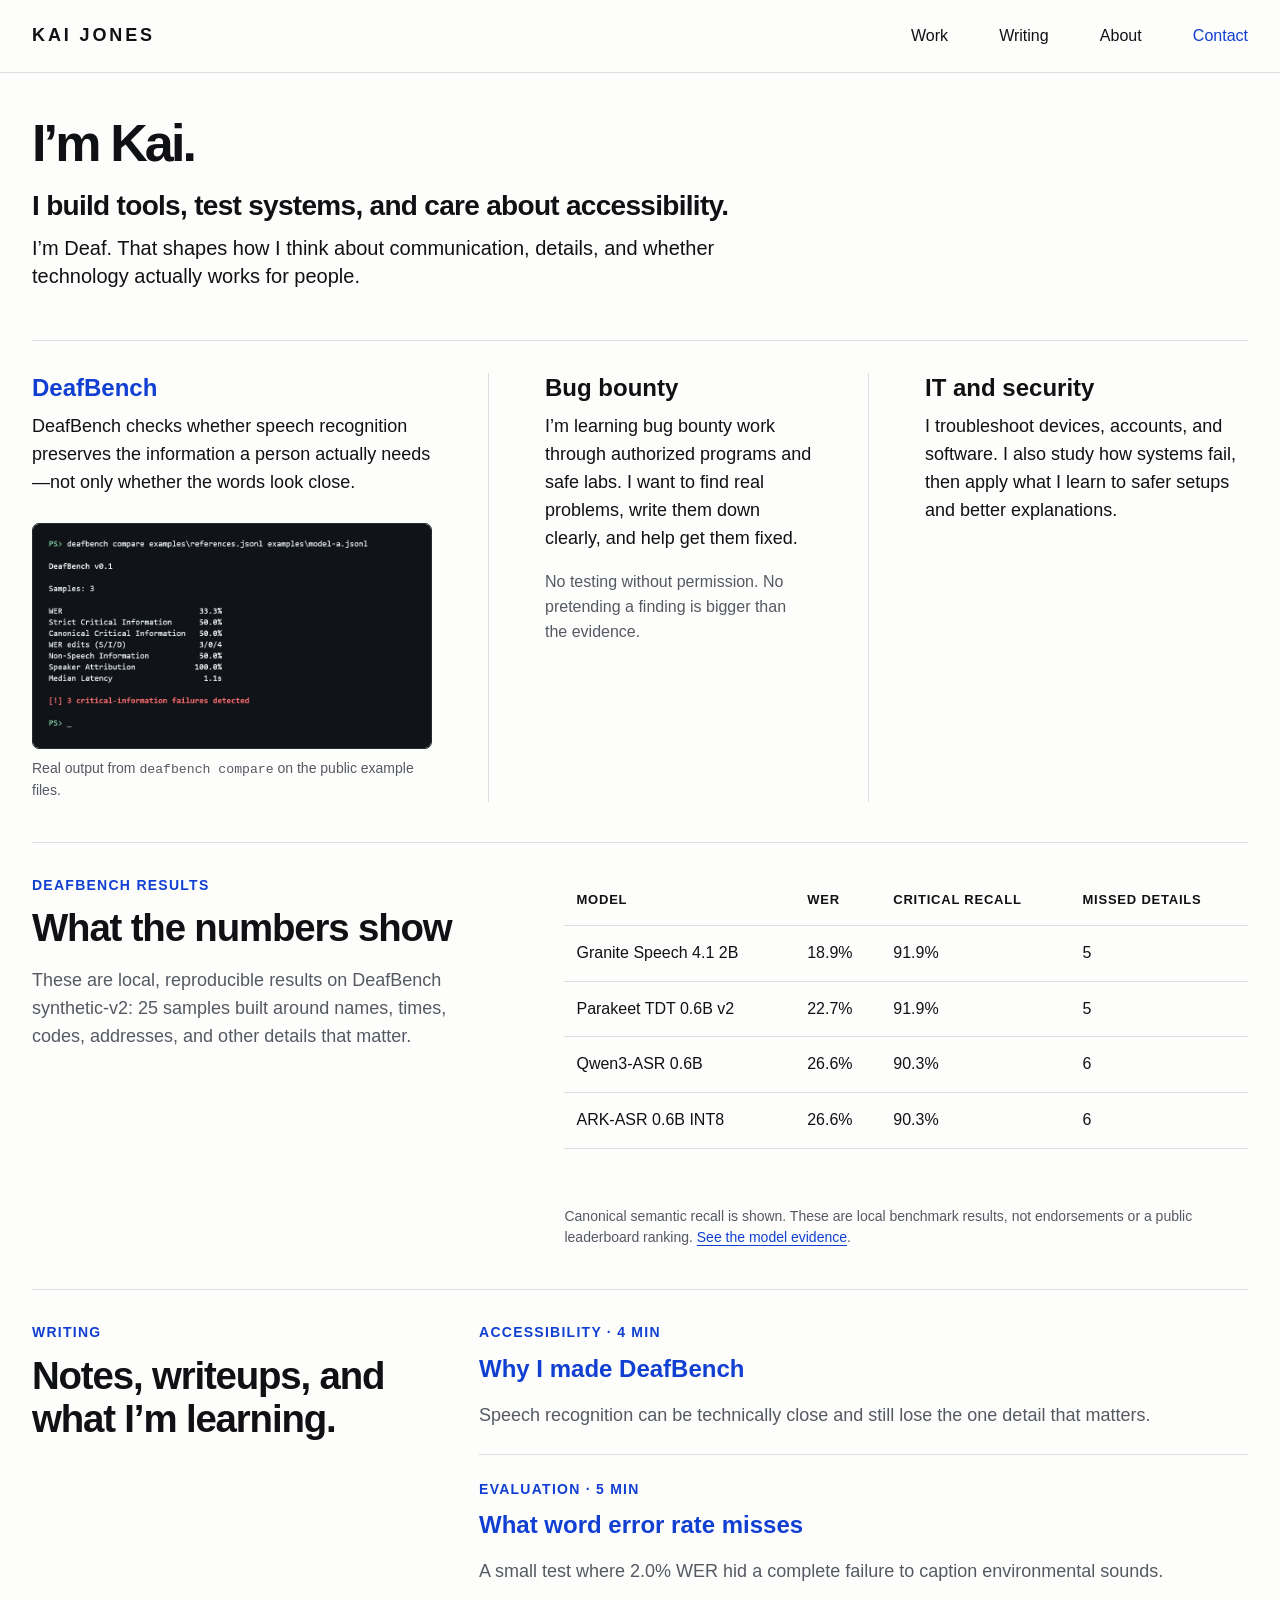
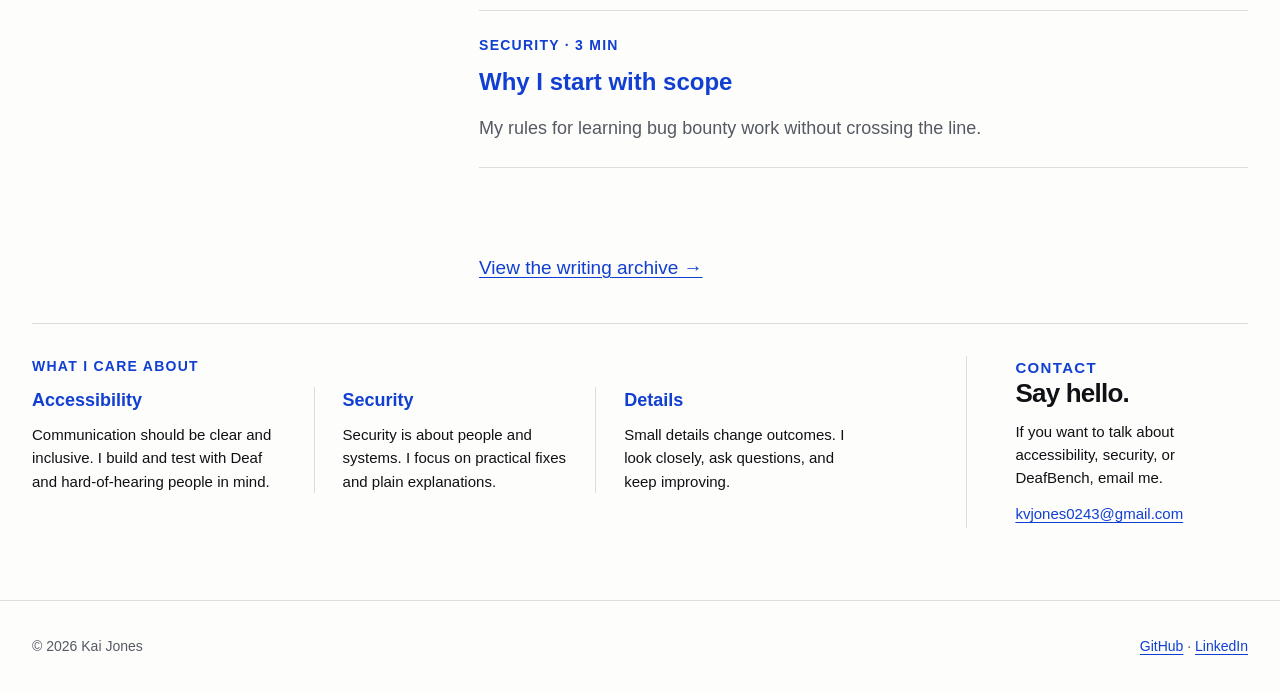
==== index.html @ 48374c2f "ui: build Kai Jones portfolio Replace the previous site with a personal portfolio and writing archiv" ====
<!doctype html>
<html lang="en">
<head>
  <meta charset="utf-8">
  <meta name="viewport" content="width=device-width, initial-scale=1">
  <title>Kai Jones — Accessibility, DeafBench, and security</title>
  <meta name="description" content="Kai Jones builds DeafBench, studies security, and writes about accessibility, speech recognition, and careful technical work.">
  <link rel="canonical" href="https://488315.github.io/">
  <meta property="og:title" content="Kai Jones — Accessibility, DeafBench, and security">
  <meta property="og:description" content="Notes and work on accessibility, speech recognition, and security.">
  <meta property="og:type" content="website">
  <meta property="og:url" content="https://488315.github.io/">
  <link rel="stylesheet" href="/styles.css">
  <script type="application/ld+json">{"@context":"https://schema.org","@type":"Person","name":"Kai Jones","url":"https://488315.github.io/","sameAs":["https://github.com/488315","https://www.linkedin.com/in/kaijones23"],"knowsAbout":["Accessibility","Automatic speech recognition","Cybersecurity","IT support"]}</script>
</head>
<body>
  <a class="skip-link" href="#main">Skip to content</a>
  <header class="site-header">
    <div class="wrap nav-wrap">
      <a class="wordmark" href="/" aria-label="Kai Jones, home">Kai Jones</a>
      <nav aria-label="Primary navigation">
        <a href="#work">Work</a>
        <a href="/writing/">Writing</a>
        <a href="#about">About</a>
        <a class="nav-contact" href="#contact">Contact</a>
      </nav>
    </div>
  </header>

  <main id="main" class="wrap">
    <section class="hero" id="about" aria-labelledby="intro-title">
      <h1 id="intro-title">I’m Kai.</h1>
      <p class="hero-statement">I build tools, test systems, and care about accessibility.</p>
      <p class="hero-copy">I’m Deaf. That shapes how I think about communication, details, and whether technology actually works for people.</p>
    </section>

    <section class="work-grid ruled" id="work" aria-labelledby="work-title">
      <h2 id="work-title" class="sr-only">Work</h2>
      <article class="work-item feature-work">
        <h3><a href="https://github.com/488315/DeafBench">DeafBench</a></h3>
        <p>DeafBench checks whether speech recognition preserves the information a person actually needs—not only whether the words look close.</p>
        <figure class="cli-figure">
          <img src="/assets/images/deafbench-cli.png" width="960" height="540" alt="DeafBench command-line evaluation showing word error rate, critical-information recall, non-speech recall, speaker attribution, latency, and three detected critical-information failures.">
          <figcaption>Real output from <code>deafbench compare</code> on the public example files.</figcaption>
        </figure>
      </article>

      <article class="work-item">
        <h3>Bug bounty</h3>
        <p>I’m learning bug bounty work through authorized programs and safe labs. I want to find real problems, write them down clearly, and help get them fixed.</p>
        <p class="small-note">No testing without permission. No pretending a finding is bigger than the evidence.</p>
      </article>

      <article class="work-item">
        <h3>IT and security</h3>
        <p>I troubleshoot devices, accounts, and software. I also study how systems fail, then apply what I learn to safer setups and better explanations.</p>
      </article>
    </section>

    <section class="evidence ruled" aria-labelledby="evidence-title">
      <div class="section-intro">
        <p class="section-label">DeafBench results</p>
        <h2 id="evidence-title">What the numbers show</h2>
        <p>These are local, reproducible results on DeafBench synthetic-v2: 25 samples built around names, times, codes, addresses, and other details that matter.</p>
      </div>
      <div class="table-wrap" tabindex="0" aria-label="Scrollable DeafBench model results">
        <table>
          <thead><tr><th>Model</th><th>WER</th><th>Critical recall</th><th>Missed details</th></tr></thead>
          <tbody>
            <tr><td>Granite Speech 4.1 2B</td><td>18.9%</td><td>91.9%</td><td>5</td></tr>
            <tr><td>Parakeet TDT 0.6B v2</td><td>22.7%</td><td>91.9%</td><td>5</td></tr>
            <tr><td>Qwen3-ASR 0.6B</td><td>26.6%</td><td>90.3%</td><td>6</td></tr>
            <tr><td>ARK-ASR 0.6B INT8</td><td>26.6%</td><td>90.3%</td><td>6</td></tr>
          </tbody>
        </table>
      </div>
      <p class="data-note">Canonical semantic recall is shown. These are local benchmark results, not endorsements or a public leaderboard ranking. <a href="https://github.com/488315/DeafBench/tree/main/experiments/model-results">See the model evidence</a>.</p>
    </section>

    <section class="notes ruled" aria-labelledby="notes-title">
      <div class="section-intro">
        <p class="section-label">Writing</p>
        <h2 id="notes-title">Notes, writeups, and what I’m learning.</h2>
      </div>
      <div class="post-list">
        <article><p class="post-meta">Accessibility · 4 min</p><h3><a href="/writing/why-deafbench/">Why I made DeafBench</a></h3><p>Speech recognition can be technically close and still lose the one detail that matters.</p></article>
        <article><p class="post-meta">Evaluation · 5 min</p><h3><a href="/writing/what-wer-misses/">What word error rate misses</a></h3><p>A small test where 2.0% WER hid a complete failure to caption environmental sounds.</p></article>
        <article><p class="post-meta">Security · 3 min</p><h3><a href="/writing/scope-first-security/">Why I start with scope</a></h3><p>My rules for learning bug bounty work without crossing the line.</p></article>
      </div>
      <p><a class="text-link" href="/writing/">View the writing archive →</a></p>
    </section>

    <section class="values-contact ruled">
      <div>
        <p class="section-label">What I care about</p>
        <div class="values-grid">
          <article><h2>Accessibility</h2><p>Communication should be clear and inclusive. I build and test with Deaf and hard-of-hearing people in mind.</p></article>
          <article><h2>Security</h2><p>Security is about people and systems. I focus on practical fixes and plain explanations.</p></article>
          <article><h2>Details</h2><p>Small details change outcomes. I look closely, ask questions, and keep improving.</p></article>
        </div>
      </div>
      <aside class="contact-block" id="contact">
        <p class="section-label">Contact</p>
        <h2>Say hello.</h2>
        <p>If you want to talk about accessibility, security, or DeafBench, email me.</p>
        <a class="text-link" href="mailto:kvjones0243@gmail.com">kvjones0243@gmail.com</a>
      </aside>
    </section>
  </main>

  <footer class="site-footer">
    <div class="wrap footer-wrap"><p>© <span id="year">2026</span> Kai Jones</p><p><a href="https://github.com/488315">GitHub</a> · <a href="https://www.linkedin.com/in/kaijones23">LinkedIn</a></p></div>
  </footer>
  <script>document.getElementById('year').textContent = new Date().getFullYear();</script>
</body>
</html>
---- styles.css ----
:root {
  --paper: #fdfdfc;
  --ink: #101114;
  --muted: #555962;
  --line: #dcdde0;
  --blue: #103fd1;
  --blue-dark: #082b9f;
  --terminal: #101418;
  --wrap: 1360px;
}

* { box-sizing: border-box; }
html { scroll-behavior: smooth; }
body { margin: 0; color: var(--ink); background: var(--paper); font-family: Arial, Helvetica, sans-serif; font-size: 18px; line-height: 1.55; }
a { color: var(--blue); text-underline-offset: 0.18em; text-decoration-thickness: 1px; }
a:hover { color: var(--blue-dark); }
a:focus-visible, .table-wrap:focus-visible { outline: 3px solid #ffbf47; outline-offset: 4px; }
img { display: block; max-width: 100%; height: auto; }
.wrap { width: min(calc(100% - 64px), var(--wrap)); margin-inline: auto; }
.skip-link { position: fixed; top: 12px; left: 12px; z-index: 10; padding: 10px 14px; background: var(--ink); color: white; transform: translateY(-150%); }
.skip-link:focus { transform: translateY(0); }
.sr-only { position: absolute; width: 1px; height: 1px; padding: 0; margin: -1px; overflow: hidden; clip: rect(0,0,0,0); white-space: nowrap; border: 0; }
.site-header { border-bottom: 1px solid var(--line); }
.nav-wrap { min-height: 72px; display: flex; align-items: center; justify-content: space-between; gap: 32px; }
.wordmark { color: var(--ink); font-weight: 800; letter-spacing: 0.16em; text-transform: uppercase; text-decoration: none; }
nav { display: flex; gap: clamp(22px, 4vw, 56px); align-items: center; }
nav a { color: var(--ink); text-decoration: none; font-size: 16px; }
nav .nav-contact { color: var(--blue); }
.hero { padding: clamp(38px, 4vw, 44px) 0 34px; }
.hero h1 { margin: 0 0 8px; font-size: clamp(52px, 4vw, 64px); line-height: 1; letter-spacing: -0.055em; }
.hero-statement { margin: 20px 0 12px; font-size: clamp(28px, 2vw, 32px); font-weight: 700; line-height: 1.18; letter-spacing: -0.025em; }
.hero-copy { max-width: 720px; margin: 0 0 16px; font-size: clamp(20px, 1.5vw, 23px); line-height: 1.4; }
.text-link { font-size: 19px; }
.ruled { border-top: 1px solid var(--line); padding-block: 32px 40px; }
.section-label, .post-meta { margin: 0 0 10px; color: var(--blue); font-size: 14px; font-weight: 700; letter-spacing: .09em; text-transform: uppercase; }
.work-grid { display: grid; grid-template-columns: 1.2fr 1fr 1fr; }
.work-item { min-width: 0; padding: 0 56px; border-left: 1px solid var(--line); }
.work-item:first-of-type { padding-left: 0; border-left: 0; }
.work-item:last-of-type { padding-right: 0; }
.work-item h3, .post-list h3 { margin: 0 0 10px; font-size: 24px; line-height: 1.25; }
.work-item h3 a, .post-list h3 a { text-decoration: none; }
.work-item p { margin-top: 0; }
.small-note { color: var(--muted); font-size: 16px; }
.cli-figure { margin: 26px 0 0; }
.cli-figure img { width: min(100%, 430px); border: 1px solid #282d32; border-radius: 7px; background: var(--terminal); }
figcaption, .data-note { margin-top: 9px; color: var(--muted); font-size: 14px; }
code { font-family: Consolas, "Courier New", monospace; font-size: .94em; }
.evidence { display: grid; grid-template-columns: .8fr 1.2fr; gap: clamp(32px, 6vw, 96px); }
.section-intro h2, .contact-block h2 { margin: 0 0 12px; font-size: clamp(28px, 3vw, 42px); line-height: 1.12; letter-spacing: -.03em; }
.section-intro p:not(.section-label) { margin-bottom: 0; color: var(--muted); }
.table-wrap { overflow-x: auto; }
table { width: 100%; border-collapse: collapse; font-size: 16px; }
th, td { padding: 15px 12px; text-align: left; border-bottom: 1px solid var(--line); white-space: nowrap; }
th { font-size: 13px; letter-spacing: .06em; text-transform: uppercase; }
.data-note { grid-column: 2; margin: -20px 0 0; }
.notes { display: grid; grid-template-columns: .65fr 1.35fr; gap: clamp(32px, 6vw, 96px); }
.post-list article { padding: 0 0 24px; margin: 0 0 24px; border-bottom: 1px solid var(--line); }
.post-list article:last-child { margin-bottom: 8px; }
.post-list p:last-child { margin-bottom: 0; color: var(--muted); }
.notes > p { grid-column: 2; margin: 0; }
.values-contact { display: grid; grid-template-columns: 3fr 1fr; gap: clamp(48px, 7vw, 96px); }
.values-grid { display: grid; grid-template-columns: repeat(3, 1fr); }
.values-grid article { padding: 0 28px; border-left: 1px solid var(--line); }
.values-grid article:first-child { padding-left: 0; border-left: 0; }
.values-grid h2 { margin: 0 0 8px; color: var(--blue); font-size: 18px; }
.values-grid p, .contact-block p { margin: 0; font-size: 15px; }
.contact-block { padding-left: 48px; border-left: 1px solid var(--line); }
.contact-block h2 { font-size: 26px; }
.contact-block .text-link { display: inline-block; margin-top: 12px; font-size: 15px; overflow-wrap: anywhere; }
.site-footer { margin-top: 32px; border-top: 1px solid var(--line); color: var(--muted); font-size: 14px; }
.footer-wrap { min-height: 92px; display: flex; align-items: center; justify-content: space-between; }

.page-hero { max-width: 900px; padding: 72px 0 48px; }
.page-hero h1 { margin: 0 0 16px; font-size: clamp(46px, 6vw, 72px); line-height: 1; letter-spacing: -.05em; }
.page-hero p { max-width: 700px; font-size: 22px; color: var(--muted); }
.archive-list { border-top: 1px solid var(--line); }
.archive-item { display: grid; grid-template-columns: 140px 1fr auto; gap: 32px; align-items: start; padding: 30px 0; border-bottom: 1px solid var(--line); }
.archive-item time, .archive-item .tag { color: var(--muted); font-size: 14px; }
.archive-item h2 { margin: 0 0 6px; font-size: 28px; }
.archive-item h2 a { text-decoration: none; }
.archive-item p { margin: 0; color: var(--muted); }
.article-shell { max-width: 820px; padding: 72px 0 96px; }
.back-link { font-size: 15px; }
.article-header { margin: 48px 0 54px; }
.article-header h1 { margin: 8px 0 18px; font-size: clamp(42px, 6vw, 68px); line-height: 1.02; letter-spacing: -.045em; }
.article-meta { color: var(--muted); font-size: 15px; }
.article-body { font-family: Georgia, "Times New Roman", serif; font-size: 21px; line-height: 1.72; }
.article-body h2 { margin: 52px 0 12px; font-family: Arial, Helvetica, sans-serif; font-size: 30px; line-height: 1.2; }
.article-body blockquote { margin: 32px 0; padding: 2px 0 2px 24px; border-left: 3px solid var(--blue); font-size: 25px; line-height: 1.5; }
.article-body .callout { margin: 36px 0; padding: 22px 24px; border: 1px solid var(--line); font-family: Arial, Helvetica, sans-serif; font-size: 16px; }

@media (max-width: 980px) {
  .work-grid { grid-template-columns: 1fr 1fr; }
  .feature-work { grid-column: 1 / -1; padding: 0 0 34px; margin-bottom: 32px; border-bottom: 1px solid var(--line); }
  .work-item:nth-of-type(2) { padding-left: 0; border-left: 0; }
  .evidence, .notes { grid-template-columns: 1fr; }
  .data-note, .notes > p { grid-column: 1; margin-top: 0; }
  .values-contact { grid-template-columns: 1fr; }
  .contact-block { padding: 32px 0 0; border: 0; border-top: 1px solid var(--line); }
}

@media (max-width: 680px) {
  body { font-size: 17px; }
  .wrap { width: min(calc(100% - 36px), var(--wrap)); }
  .nav-wrap { align-items: flex-start; gap: 16px; padding-block: 18px; }
  .wordmark { padding-top: 2px; font-size: 14px; letter-spacing: .13em; }
  nav { gap: 14px 18px; flex-wrap: wrap; justify-content: flex-end; }
  nav a:first-child { display: none; }
  .hero { padding-top: 52px; }
  .work-grid, .values-grid { grid-template-columns: 1fr; }
  .feature-work { grid-column: auto; }
  .work-item, .work-item:first-of-type, .work-item:nth-of-type(2) { padding: 28px 0; margin: 0; border: 0; border-bottom: 1px solid var(--line); }
  .work-item:first-of-type { padding-top: 0; }
  .work-item:last-of-type { border-bottom: 0; }
  .values-grid article, .values-grid article:first-child { padding: 18px 0; border: 0; border-bottom: 1px solid var(--line); }
  .archive-item { grid-template-columns: 1fr; gap: 8px; }
  .archive-item .tag { display: none; }
  .article-shell { padding-top: 40px; }
  .article-body { font-size: 19px; }
  .footer-wrap { align-items: flex-start; flex-direction: column; justify-content: center; gap: 4px; }
  .footer-wrap p { margin: 0; }
}

@media (prefers-reduced-motion: reduce) { html { scroll-behavior: auto; } }
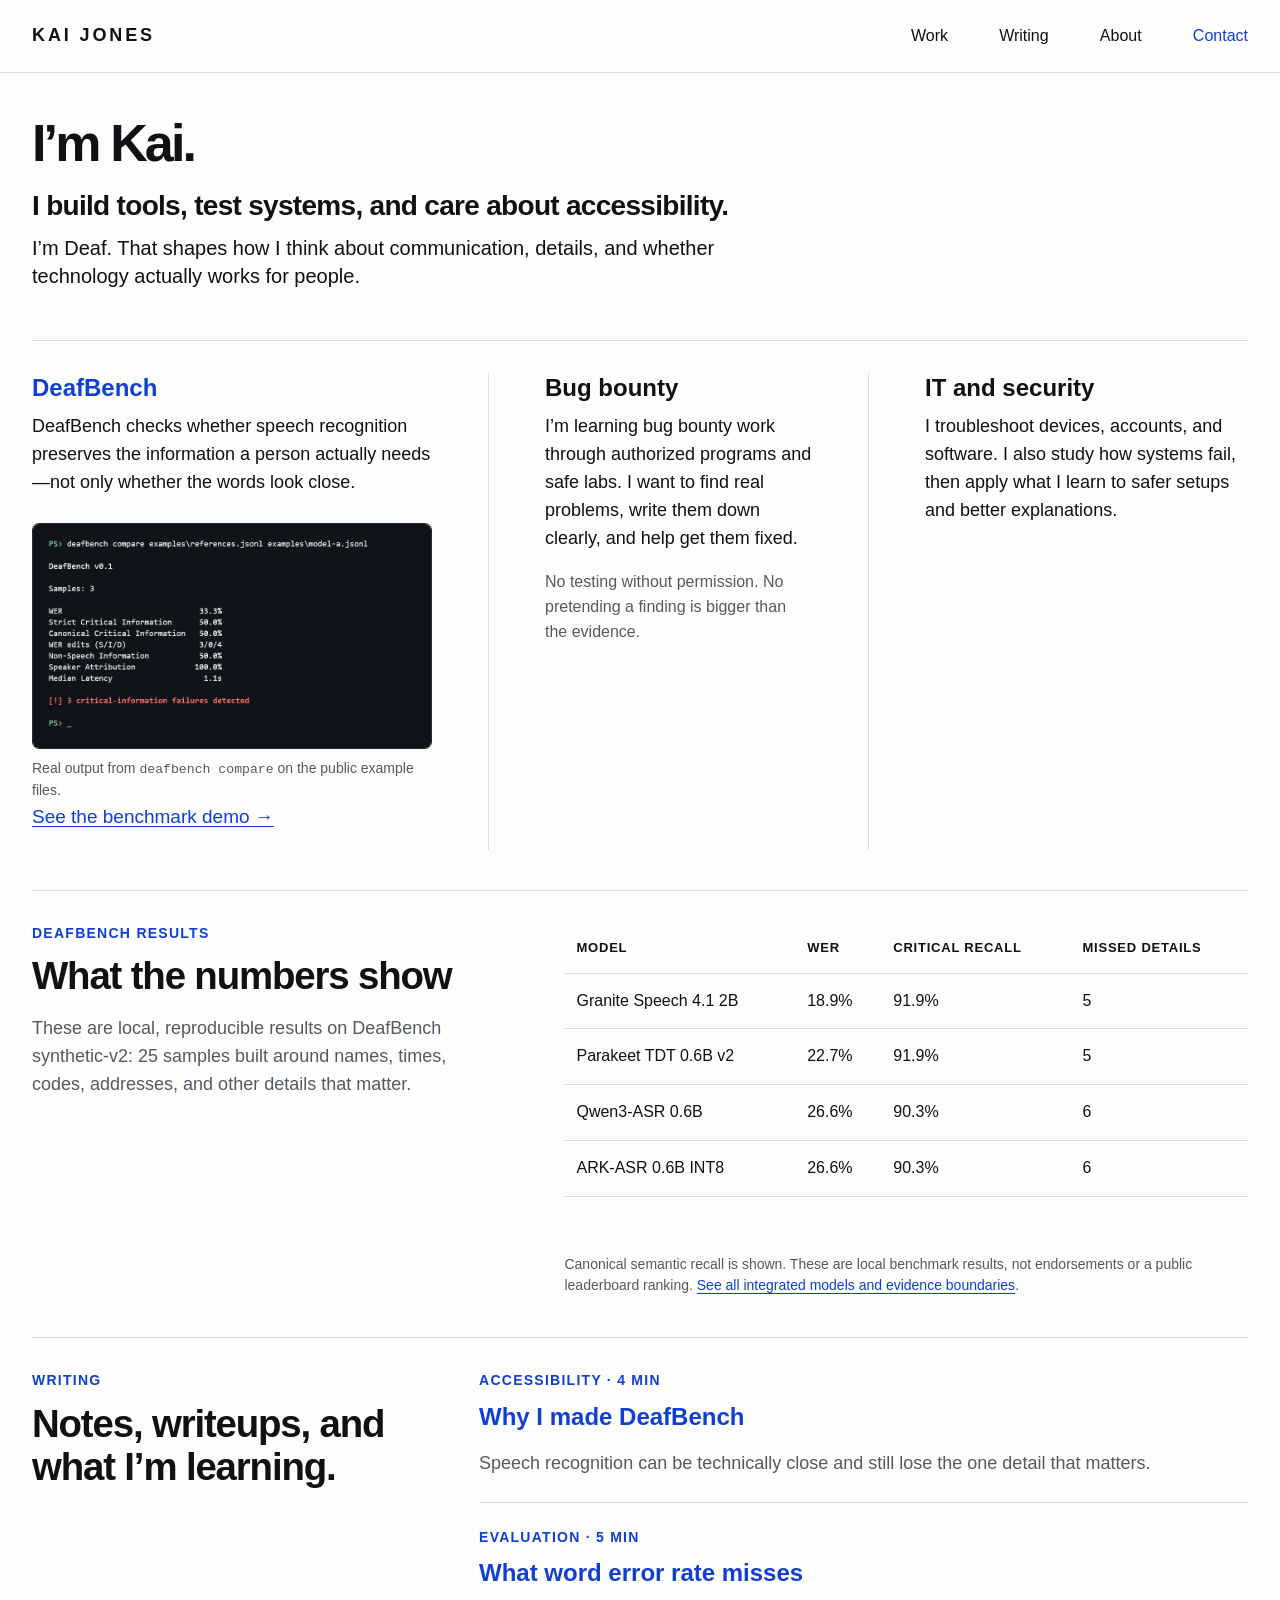
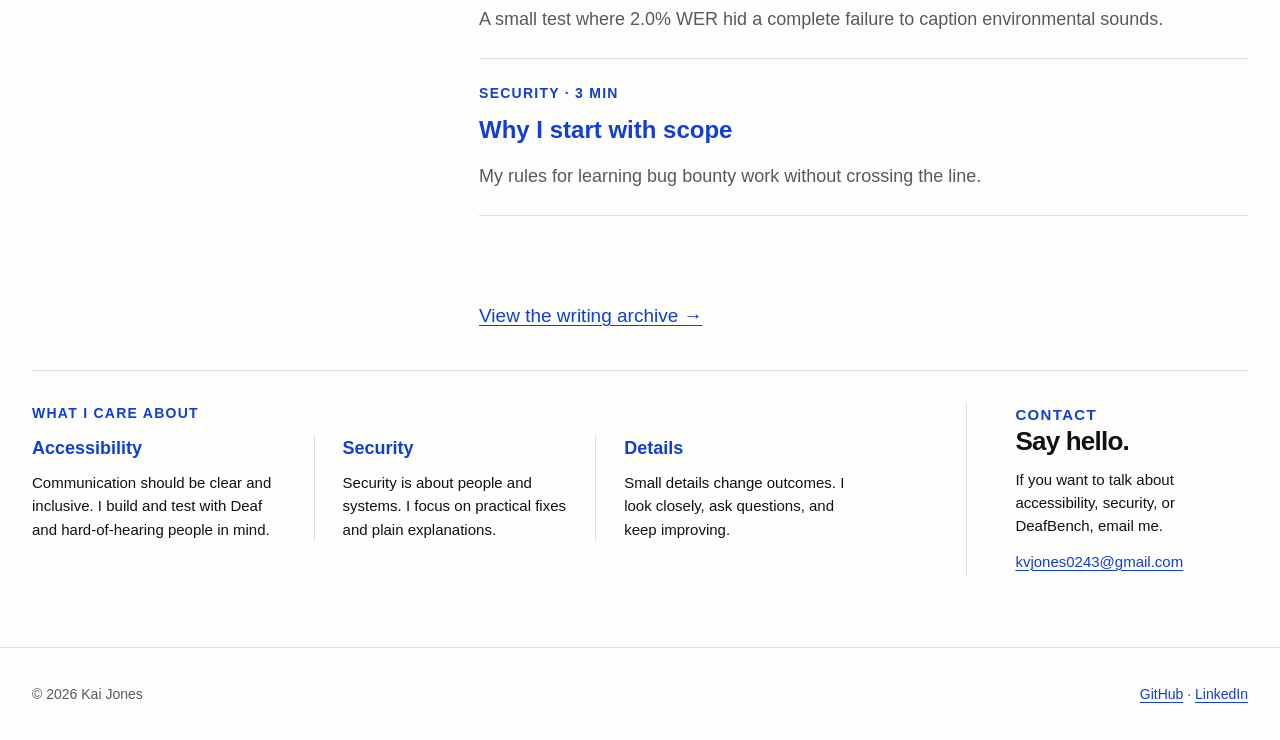
==== commit 09b09e51: "site: Link the DeafBench product page The new benchmark demonstration was not reachable from the por" ====
--- a/index.html
+++ b/index.html
@@ -37,12 +37,13 @@
     <section class="work-grid ruled" id="work" aria-labelledby="work-title">
       <h2 id="work-title" class="sr-only">Work</h2>
       <article class="work-item feature-work">
-        <h3><a href="https://github.com/488315/DeafBench">DeafBench</a></h3>
+        <h3><a href="/products/deafbench/">DeafBench</a></h3>
         <p>DeafBench checks whether speech recognition preserves the information a person actually needs—not only whether the words look close.</p>
         <figure class="cli-figure">
           <img src="/assets/images/deafbench-cli.png" width="960" height="540" alt="DeafBench command-line evaluation showing word error rate, critical-information recall, non-speech recall, speaker attribution, latency, and three detected critical-information failures.">
           <figcaption>Real output from <code>deafbench compare</code> on the public example files.</figcaption>
         </figure>
+        <p><a class="text-link" href="/products/deafbench/">See the benchmark demo →</a></p>
       </article>
 
       <article class="work-item">
@@ -74,7 +75,7 @@
           </tbody>
         </table>
       </div>
-      <p class="data-note">Canonical semantic recall is shown. These are local benchmark results, not endorsements or a public leaderboard ranking. <a href="https://github.com/488315/DeafBench/tree/main/experiments/model-results">See the model evidence</a>.</p>
+      <p class="data-note">Canonical semantic recall is shown. These are local benchmark results, not endorsements or a public leaderboard ranking. <a href="/products/deafbench/">See all integrated models and evidence boundaries</a>.</p>
     </section>
 
     <section class="notes ruled" aria-labelledby="notes-title">
--- a/styles.css
+++ b/styles.css
@@ -89,6 +89,32 @@
 .article-body blockquote { margin: 32px 0; padding: 2px 0 2px 24px; border-left: 3px solid var(--blue); font-size: 25px; line-height: 1.5; }
 .article-body .callout { margin: 36px 0; padding: 22px 24px; border: 1px solid var(--line); font-family: Arial, Helvetica, sans-serif; font-size: 16px; }
 
+.product-shell { padding-bottom: 48px; }
+.product-hero { max-width: 1050px; padding: clamp(58px, 9vw, 120px) 0 clamp(52px, 7vw, 92px); }
+.product-hero h1 { max-width: 980px; margin: 0; font-size: clamp(48px, 7vw, 96px); line-height: .98; letter-spacing: -.055em; }
+.product-lede { max-width: 820px; margin: 28px 0 0; color: var(--muted); font-size: clamp(20px, 2vw, 27px); line-height: 1.45; }
+.product-actions { display: flex; align-items: center; flex-wrap: wrap; gap: 18px 30px; margin-top: 32px; }
+.button-link { display: inline-block; padding: 12px 18px; border: 2px solid var(--blue); color: white; background: var(--blue); font-size: 16px; font-weight: 700; text-decoration: none; }
+.button-link:hover { color: white; background: var(--blue-dark); border-color: var(--blue-dark); }
+.demo-boundary, .goal-grid { display: grid; grid-template-columns: .7fr 1.3fr; gap: clamp(32px, 7vw, 110px); }
+.demo-boundary h2, .goal-grid h2, .pilot-status h2 { margin: 0; font-size: clamp(28px, 3.5vw, 48px); line-height: 1.1; letter-spacing: -.035em; }
+.demo-boundary p:first-child, .goal-grid p:first-child { margin-top: 0; }
+.product-intro { display: grid; grid-template-columns: .55fr 1fr; column-gap: clamp(32px, 7vw, 110px); margin-bottom: 28px; }
+.product-intro .section-label { grid-row: 1 / span 2; }
+.product-intro h2 { margin: 0 0 10px; font-size: clamp(30px, 4vw, 52px); line-height: 1.08; letter-spacing: -.04em; }
+.product-intro p:last-child { max-width: 800px; margin: 0; }
+.scenario-grid { display: grid; grid-template-columns: repeat(4, 1fr); border-top: 1px solid var(--line); border-left: 1px solid var(--line); }
+.scenario-grid article { min-height: 145px; padding: 20px; border-right: 1px solid var(--line); border-bottom: 1px solid var(--line); }
+.scenario-grid p { margin: 0; }
+.scenario-grid .scenario-type { margin-bottom: 18px; color: var(--blue); font-size: 13px; font-weight: 700; letter-spacing: .07em; text-transform: uppercase; }
+.stress-strip { display: grid; grid-template-columns: repeat(3, 1fr); margin-top: 28px; border-top: 1px solid var(--line); border-bottom: 1px solid var(--line); }
+.stress-strip p { margin: 0; padding: 18px 24px; border-left: 1px solid var(--line); font-size: 15px; }
+.stress-strip p:first-child { padding-left: 0; border-left: 0; }
+.product-note { margin: 12px 0 0; }
+.goal-grid code { white-space: nowrap; }
+.pilot-status { max-width: 980px; }
+.pilot-status > p:not(.section-label) { max-width: 820px; }
+
 @media (max-width: 980px) {
   .work-grid { grid-template-columns: 1fr 1fr; }
   .feature-work { grid-column: 1 / -1; padding: 0 0 34px; margin-bottom: 32px; border-bottom: 1px solid var(--line); }
@@ -97,6 +123,7 @@
   .data-note, .notes > p { grid-column: 1; margin-top: 0; }
   .values-contact { grid-template-columns: 1fr; }
   .contact-block { padding: 32px 0 0; border: 0; border-top: 1px solid var(--line); }
+  .scenario-grid { grid-template-columns: repeat(3, 1fr); }
 }
 
 @media (max-width: 680px) {
@@ -117,6 +144,14 @@
   .archive-item .tag { display: none; }
   .article-shell { padding-top: 40px; }
   .article-body { font-size: 19px; }
+  .product-hero { padding-top: 52px; }
+  .demo-boundary, .goal-grid, .product-intro { display: block; }
+  .product-intro .section-label { margin-bottom: 10px; }
+  .scenario-grid { grid-template-columns: 1fr; }
+  .scenario-grid article { min-height: 0; }
+  .stress-strip { grid-template-columns: 1fr; }
+  .stress-strip p, .stress-strip p:first-child { padding: 16px 0; border: 0; border-top: 1px solid var(--line); }
+  .stress-strip p:first-child { border-top: 0; }
   .footer-wrap { align-items: flex-start; flex-direction: column; justify-content: center; gap: 4px; }
   .footer-wrap p { margin: 0; }
 }
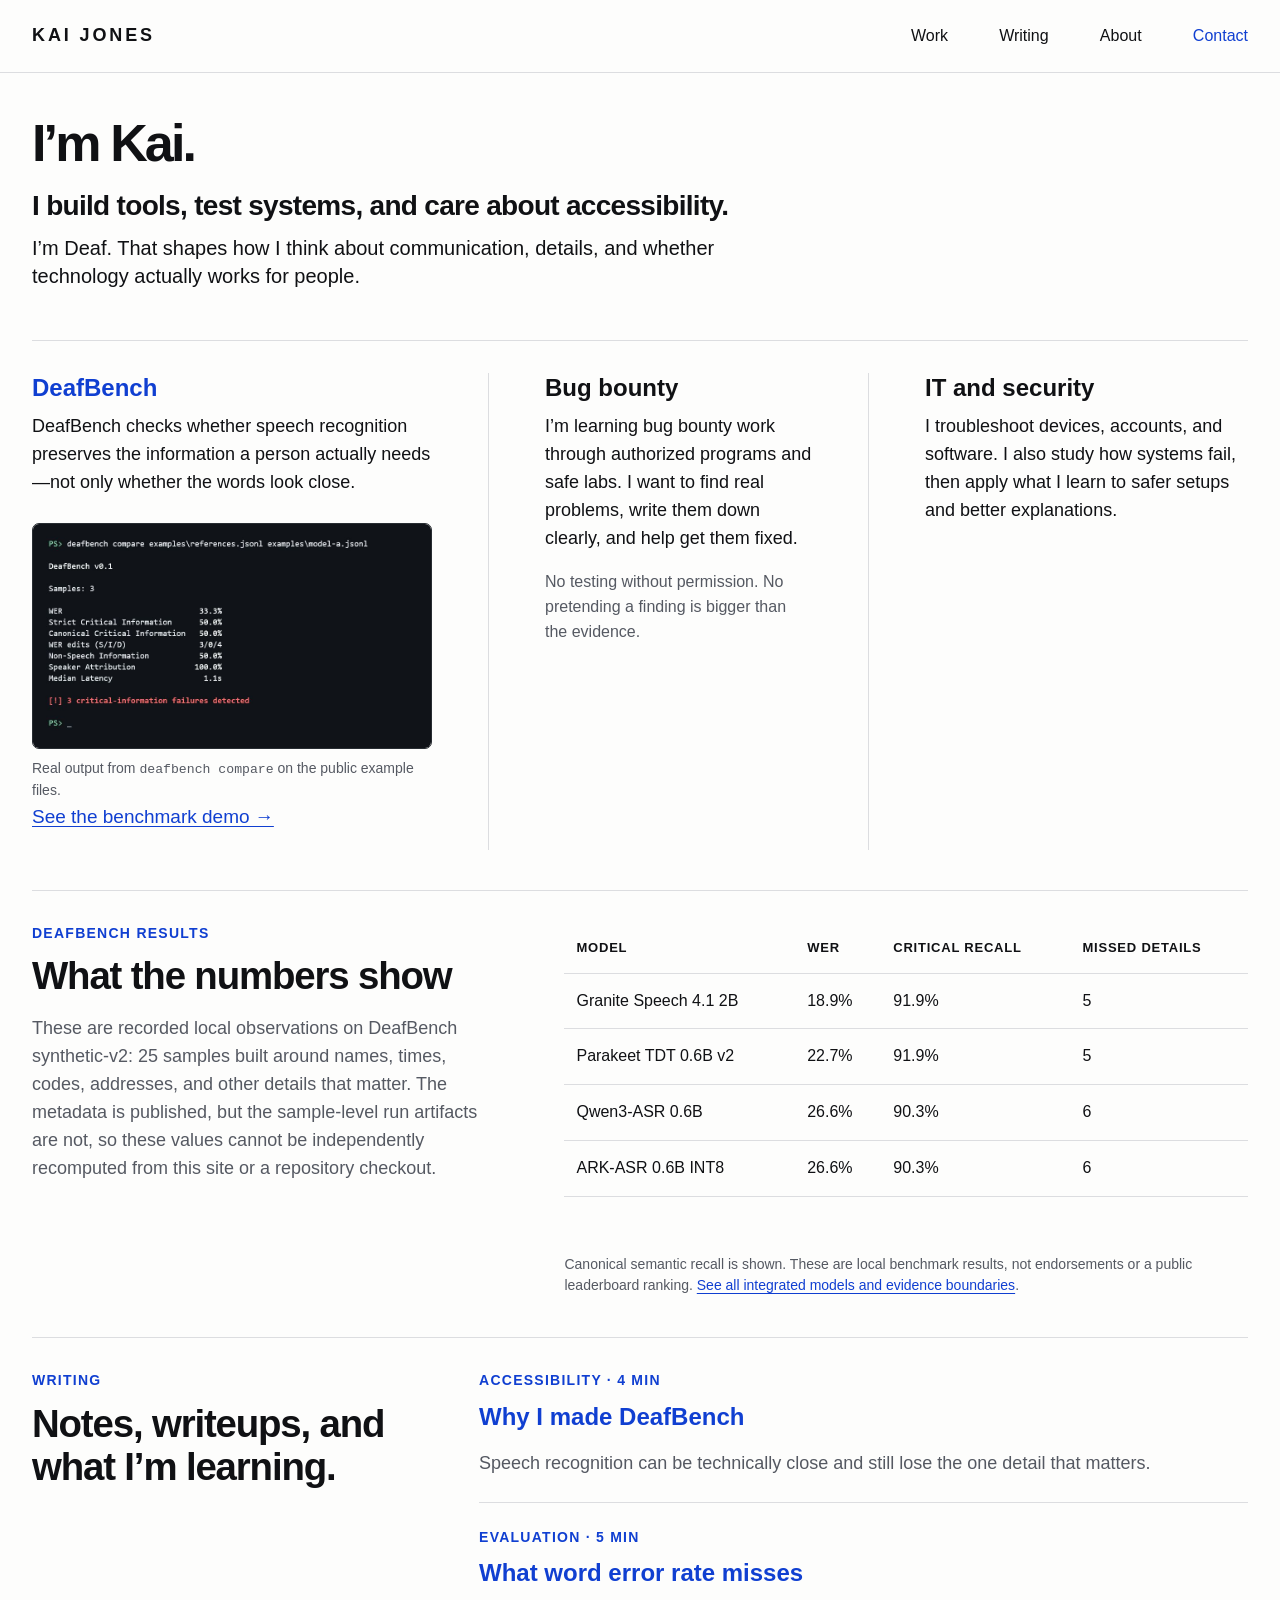
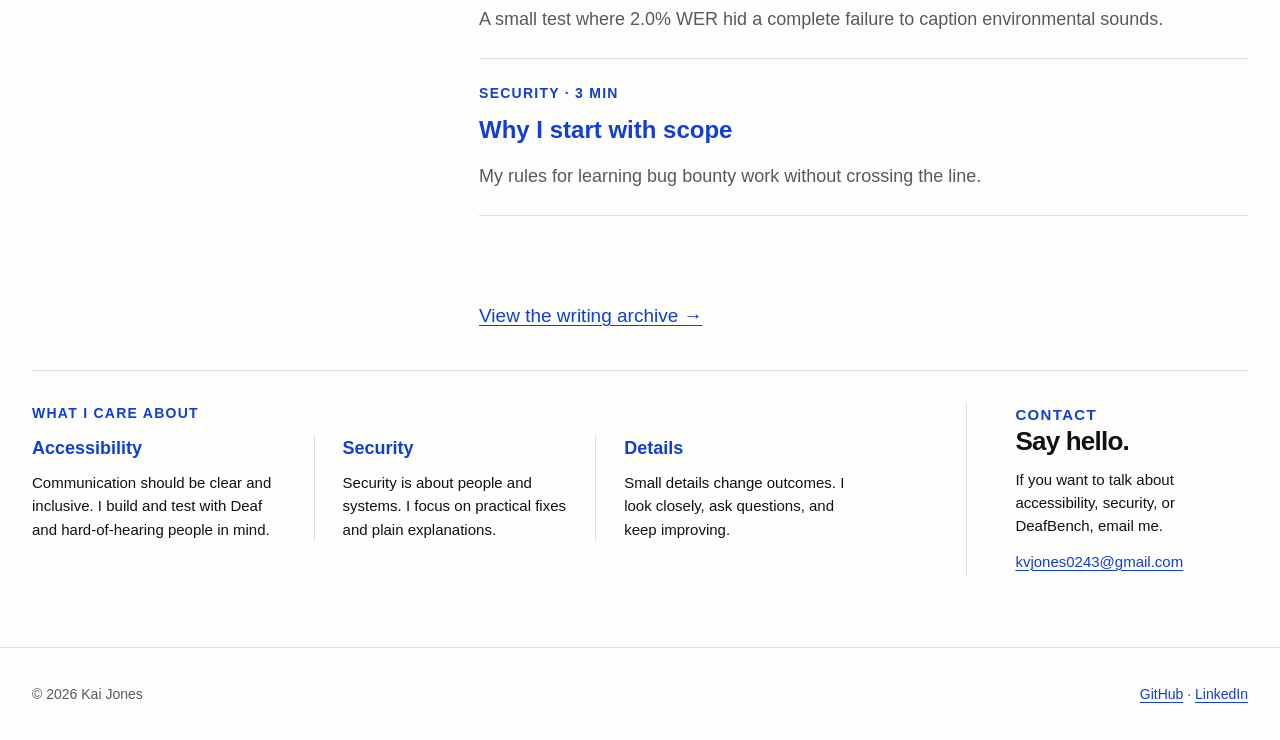
==== commit 248bf63f: "site: Bound model observation claims The public pages described metadata-only measurements as comple" ====
--- a/index.html
+++ b/index.html
@@ -62,7 +62,7 @@
       <div class="section-intro">
         <p class="section-label">DeafBench results</p>
         <h2 id="evidence-title">What the numbers show</h2>
-        <p>These are local, reproducible results on DeafBench synthetic-v2: 25 samples built around names, times, codes, addresses, and other details that matter.</p>
+        <p>These are recorded local observations on DeafBench synthetic-v2: 25 samples built around names, times, codes, addresses, and other details that matter. The metadata is published, but the sample-level run artifacts are not, so these values cannot be independently recomputed from this site or a repository checkout.</p>
       </div>
       <div class="table-wrap" tabindex="0" aria-label="Scrollable DeafBench model results">
         <table>
